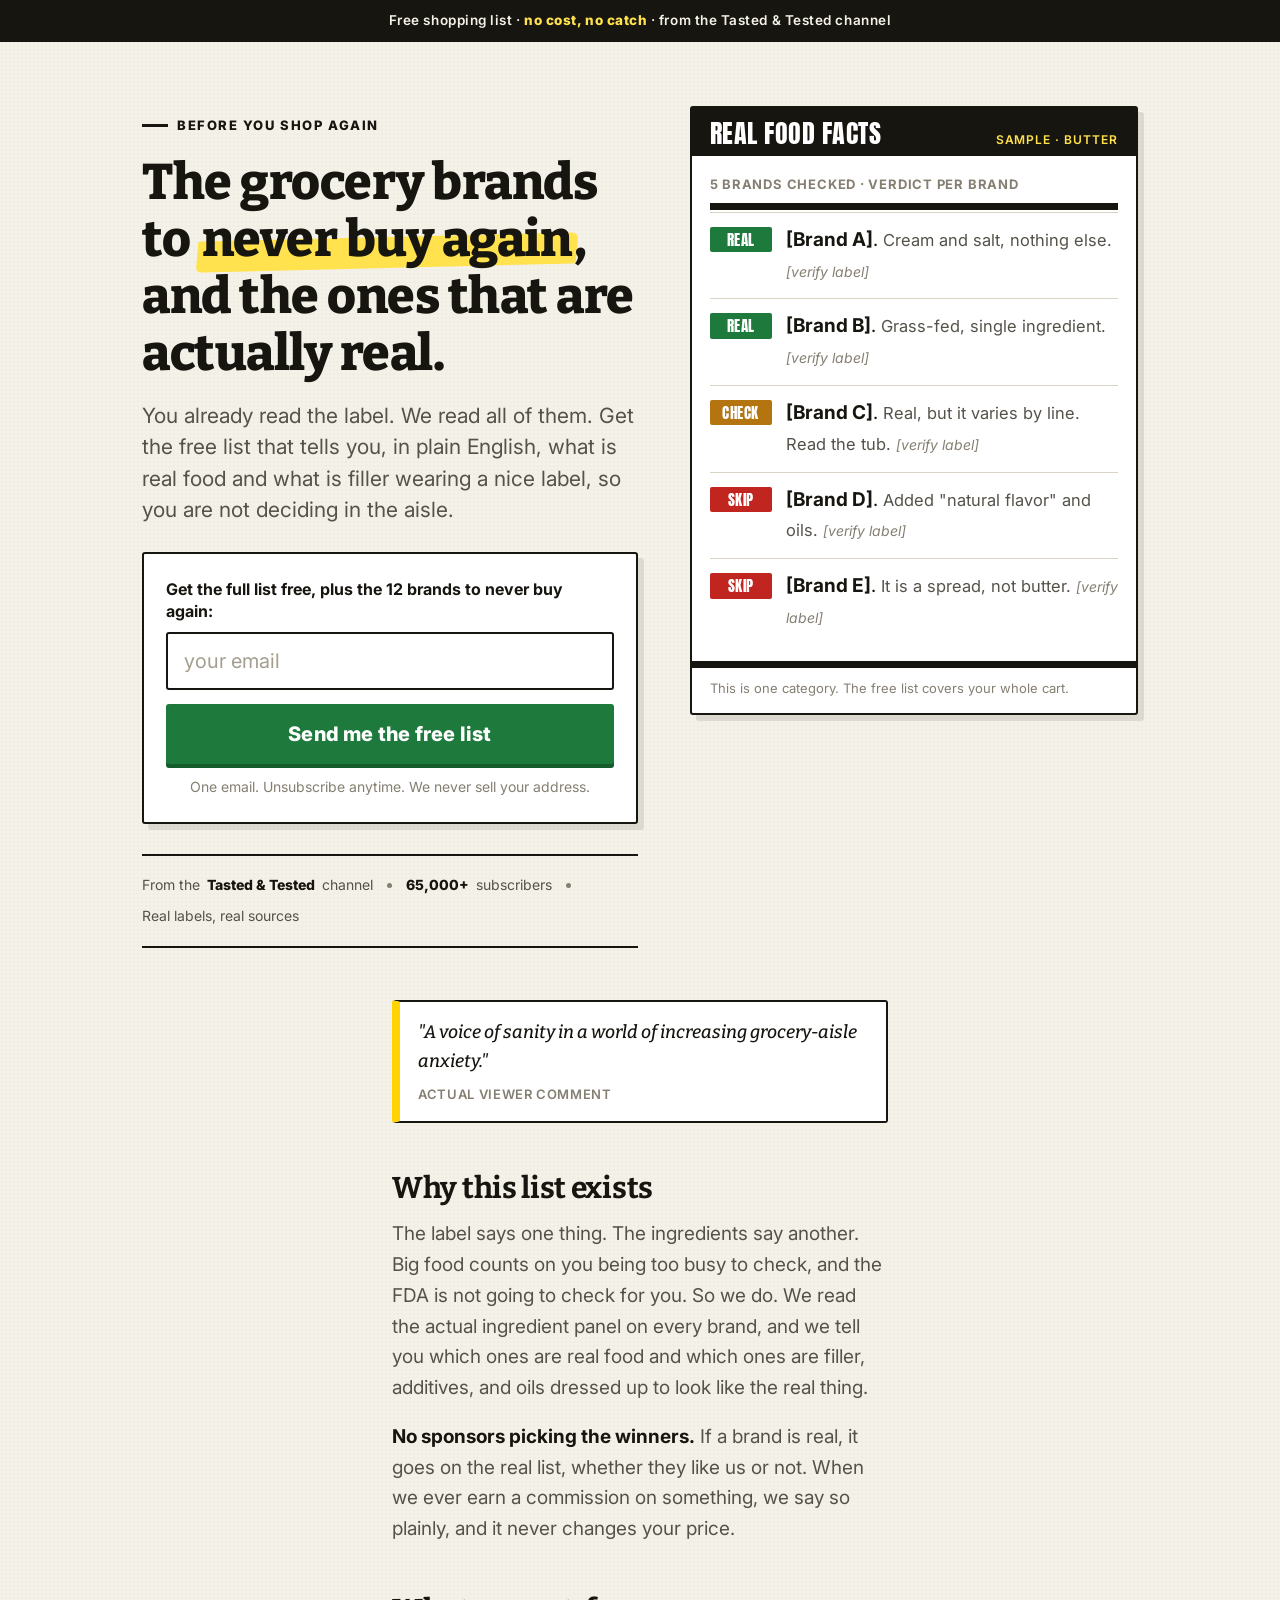
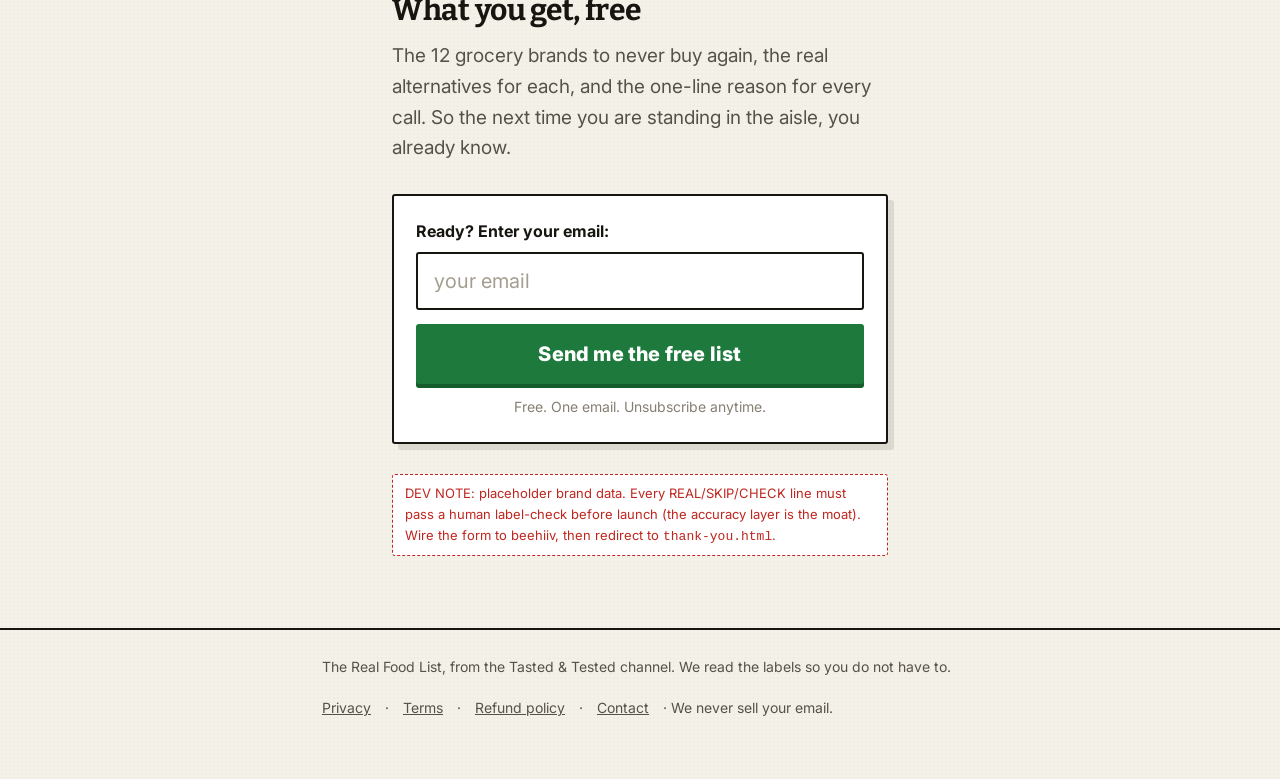
==== index.html @ 96dea054 "The Real Food List funnel — static deploy" ====
<!doctype html>
<html lang="en">
<head>
<meta charset="utf-8">
<meta name="viewport" content="width=device-width, initial-scale=1">
<title>The Real Food List: brands to skip and the ones that are actually real</title>
<meta name="description" content="A free, plain-English shopping list of grocery brands to avoid, and the ones that are actually real. From the Tasted &amp; Tested channel.">
<link rel="icon" href="assets/favicon.svg" type="image/svg+xml">
<meta property="og:type" content="website">
<meta property="og:title" content="The Real Food List: brands to skip, and the ones that are actually real">
<meta property="og:description" content="You already read the label. We read all of them. Get the free plain-English list of grocery brands to skip, and the real alternatives.">
<meta property="og:image" content="assets/og-image.png">
<meta name="twitter:card" content="summary_large_image">
<link rel="stylesheet" href="assets/styles.css">
</head>
<body>

<div class="topbar">Free shopping list · <b>no cost, no catch</b> · from the Tasted &amp; Tested channel</div>

<main class="hero">
  <!-- DESKTOP FOLD: two columns (copy + form left, label panel right). Collapses to one on mobile. -->
  <div class="wrap-wide hero-grid">
    <div class="hero-copy">
      <p class="eyebrow">Before you shop again</p>
      <h1>The grocery brands to <mark>never buy again</mark>, and the ones that are actually real.</h1>
      <p class="lede">You already read the label. We read all of them. Get the free list that tells you, in plain English, what is real food and what is filler wearing a nice label, so you are not deciding in the aisle.</p>

      <!-- OPT-IN: single field, above the fold, one job. -->
      <form class="optin" action="#" method="post" onsubmit="return false" aria-label="Get the free list">
        <label for="email">Get the full list free, plus the 12 brands to never buy again:</label>
        <input id="email" name="email" type="email" required autocomplete="email"
               placeholder="your email" inputmode="email">
        <button class="btn" type="submit">Send me the free list</button>
        <p class="subnote">One email. Unsubscribe anytime. We never sell your address.</p>
      </form>
      <!-- On submit: create beehiiv subscriber, then redirect to thank-you.html (tripwire) -->

      <div class="trust">
        <span class="chip">From the <b>Tasted &amp; Tested</b> channel</span>
        <span class="dot"></span>
        <span class="chip"><b>65,000+</b> subscribers</span>
        <span class="dot"></span>
        <span class="chip">Real labels, real sources</span>
      </div>
    </div>

    <!-- THE VERDICT PANEL: styled like a nutrition-facts label. Mirrors what
         viewers hand-transcribe in the comments. DATA IS PLACEHOLDER. Every
         brand line must pass a human label-check before launch. -->
    <div class="hero-panel">
      <div class="verdict" aria-label="sample of the list">
        <div class="masthead">Real Food Facts <span class="sub">SAMPLE · BUTTER</span></div>
        <div class="panel-body">
          <div class="serving">5 brands checked · verdict per brand</div>
          <div class="vrow"><span class="tag real">REAL</span>
            <span><span class="name">[Brand A]</span>. <span class="why">Cream and salt, nothing else.</span> <span class="needverify">[verify label]</span></span></div>
          <div class="vrow"><span class="tag real">REAL</span>
            <span><span class="name">[Brand B]</span>. <span class="why">Grass-fed, single ingredient.</span> <span class="needverify">[verify label]</span></span></div>
          <div class="vrow"><span class="tag care">CHECK</span>
            <span><span class="name">[Brand C]</span>. <span class="why">Real, but it varies by line. Read the tub.</span> <span class="needverify">[verify label]</span></span></div>
          <div class="vrow"><span class="tag skip">SKIP</span>
            <span><span class="name">[Brand D]</span>. <span class="why">Added "natural flavor" and oils.</span> <span class="needverify">[verify label]</span></span></div>
          <div class="vrow"><span class="tag skip">SKIP</span>
            <span><span class="name">[Brand E]</span>. <span class="why">It is a spread, not butter.</span> <span class="needverify">[verify label]</span></span></div>
        </div>
        <div class="foot">This is one category. The free list covers your whole cart.</div>
      </div>
    </div>
  </div>

  <div class="wrap narrow">
    <div class="proof">
      "A voice of sanity in a world of increasing grocery-aisle anxiety."
      <div class="who">actual viewer comment</div>
    </div>

    <h2>Why this list exists</h2>
    <p>The label says one thing. The ingredients say another. Big food counts on you being too busy to check, and the FDA is not going to check for you. So we do. We read the actual ingredient panel on every brand, and we tell you which ones are real food and which ones are filler, additives, and oils dressed up to look like the real thing.</p>
    <p><strong>No sponsors picking the winners.</strong> If a brand is real, it goes on the real list, whether they like us or not. When we ever earn a commission on something, we say so plainly, and it never changes your price.</p>

    <h2>What you get, free</h2>
    <p>The 12 grocery brands to never buy again, the real alternatives for each, and the one-line reason for every call. So the next time you are standing in the aisle, you already know.</p>

    <form class="optin" action="#" method="post" onsubmit="return false">
      <label for="email2">Ready? Enter your email:</label>
      <input id="email2" name="email" type="email" required autocomplete="email" placeholder="your email" inputmode="email">
      <button class="btn" type="submit">Send me the free list</button>
      <p class="subnote">Free. One email. Unsubscribe anytime.</p>
    </form>

    <p class="dev-flag">DEV NOTE: placeholder brand data. Every REAL/SKIP/CHECK line must pass a human label-check before launch (the accuracy layer is the moat). Wire the form to beehiiv, then redirect to <code>thank-you.html</code>.</p>
  </div>
</main>

<footer>
  <div class="wrap">
    <p>The Real Food List, from the Tasted &amp; Tested channel. We read the labels so you do not have to.</p>
    <p class="footlinks"><a href="privacy.html">Privacy</a> · <a href="terms.html">Terms</a> · <a href="refund.html">Refund policy</a> · <a href="contact.html">Contact</a> · We never sell your email.</p>
  </div>
</footer>

<script src="assets/funnel.js"></script>
</body>
</html>
---- assets/styles.css ----
/* The Real Food List — "The Panel" design system
   Subject world: the grocery ingredient label. Signature = a real
   nutrition-facts-style verdict panel + a hand-highlighter swipe on key words.
   Audience: US, 55+, skeptical. Floors: body >=18px, contrast >=4.5:1,
   tap targets >=48px. Warm, plain, trustworthy. No gradients, no slop. */

@import url('https://fonts.googleapis.com/css2?family=Anton&family=Bitter:ital,wght@0,500;0,600;0,700;0,800;1,500&family=Inter:wght@400;500;600;700;800&display=swap');

:root {
  --stock:    #F4F1E8;   /* label / packaging stock */
  --stock-2:  #EDE9DC;   /* recessed panel */
  --card:     #FFFFFF;
  --ink:      #17150F;   /* label black */
  --ink-2:    #55524A;
  --ink-3:    #857F72;
  --rule:     #17150F;   /* heavy label rule */
  --hair:     #DAD4C4;   /* soft divider */
  --real:     #1E7A3C;
  --real-dk:  #145C2C;
  --skip:     #C0261F;
  --check:    #B4740F;
  --mark:     #FFE24D;   /* highlighter — the signature accent */
  --mark-dp:  #FFD400;
  --focus:    #1C6FB0;
  --maxw:     680px;

  --anton: "Anton", "Arial Narrow", sans-serif;
  --serif: "Bitter", Georgia, "Times New Roman", serif;
  --sans:  "Inter", -apple-system, "Segoe UI", Roboto, Arial, sans-serif;
}

* { box-sizing: border-box; }
html { -webkit-text-size-adjust: 100%; }
body {
  margin: 0;
  background: var(--stock);
  color: var(--ink);
  font-family: var(--sans);
  font-size: 19px;
  line-height: 1.62;
  /* faint paper grain so the stock reads like packaging, not a flat swatch */
  background-image:
    radial-gradient(rgba(23,21,15,0.020) 1px, transparent 1.4px);
  background-size: 4px 4px;
}
img { max-width: 100%; display: block; }
::selection { background: var(--mark); color: var(--ink); }

.wrap { max-width: var(--maxw); margin: 0 auto; padding: 0 22px; }
.narrow { max-width: 540px; }
.wrap-wide { max-width: 1040px; margin: 0 auto; padding: 0 22px; }

h1, h2, h3 { font-family: var(--serif); line-height: 1.14; color: var(--ink);
  letter-spacing: -0.01em; margin: 0; }
h1 { font-size: 44px; font-weight: 800; margin: 0 0 18px; }
h2 { font-size: 30px; font-weight: 700; margin: 48px 0 14px; }
h3 { font-size: 22px; font-weight: 700; margin: 26px 0 10px; }
p  { margin: 0 0 18px; color: var(--ink-2); }
strong, b { color: var(--ink); font-weight: 700; }
@media (max-width: 560px){ h1{font-size:34px;} h2{font-size:25px;} body{font-size:18px;} }

/* highlighter swipe — the signature. Wrap key words in <mark>. */
mark, .hl {
  background: transparent;
  color: var(--ink);
  padding: 0 .06em;
  position: relative;
  white-space: nowrap;
}
mark::before, .hl::before {
  content: "";
  position: absolute;
  left: -0.04em; right: -0.04em; bottom: 0.02em;
  height: 0.62em; z-index: -1;
  background: var(--mark);
  transform: rotate(-1.4deg) skewX(-6deg);
  border-radius: 2px 6px 3px 5px;   /* irregular = drawn by hand */
}

/* ---- masthead label bar ---- */
.topbar {
  background: var(--ink); color: var(--stock);
  font-family: var(--sans); font-size: 13.5px; font-weight: 600;
  text-align: center; padding: 10px 16px; letter-spacing: .04em;
}
.topbar b { color: var(--mark); font-weight: 800; }
.countbar b { font-variant-numeric: tabular-nums; letter-spacing: .04em;
  background: var(--mark); color: var(--ink); padding: 2px 8px; border-radius: 3px;
  font-size: 14px; }
.countbar.ended { background: var(--ink-2); }
.countbar.ended b { background: none; color: var(--stock); padding: 0; }
.countline { font-family: var(--sans); font-size: 15px; color: var(--ink-2);
  margin: 12px 0 4px; padding: 10px 14px; background: #fff8dd;
  border: 1px solid var(--mark-dp); border-radius: 3px; }
.countline b { font-variant-numeric: tabular-nums; color: var(--ink); }

/* ---- hero ---- */
.hero { padding: 44px 0 6px; }
/* two-column desktop fold; single column on mobile */
.hero-grid { display: block; }
.hero-copy .optin { margin-top: 26px; }
.hero-panel .verdict { margin: 26px 0 0; }
@media (min-width: 900px){
  .hero-grid {
    display: grid;
    grid-template-columns: minmax(0,1.05fr) minmax(0,0.95fr);
    gap: 52px; align-items: start;
    padding-top: 20px; padding-bottom: 10px;
  }
  .hero-panel { position: sticky; top: 28px; }
  .hero-panel .verdict { margin: 0; }
  .hero-copy h1 { font-size: 50px; }
}
.eyebrow {
  display:inline-flex; align-items:center; gap: 9px;
  font-family: var(--sans); font-size: 13px; font-weight: 800;
  text-transform: uppercase; letter-spacing: .12em; color: var(--ink);
  margin: 0 0 18px;
}
.eyebrow::before { content:""; width: 26px; height: 3px; background: var(--ink); display:block; }
.lede { font-size: 21px; line-height: 1.5; color: var(--ink-2); max-width: 34em; }

/* ---- THE VERDICT PANEL: built like a nutrition-facts label ---- */
.verdict {
  background: var(--card);
  border: 2.5px solid var(--rule);
  border-radius: 3px;
  padding: 0; margin: 30px 0;
  box-shadow: 6px 6px 0 rgba(23,21,15,0.10);
}
.verdict .masthead {
  background: var(--ink); color: #fff;
  font-family: var(--anton); font-size: 26px; letter-spacing: .02em;
  text-transform: uppercase; padding: 12px 18px 10px; line-height: 1;
  display:flex; align-items:baseline; justify-content:space-between; gap: 12px;
}
.verdict .masthead .sub { font-family: var(--sans); font-size: 12px; font-weight:600;
  letter-spacing: .08em; color: var(--mark); white-space:nowrap; }
.verdict .panel-body { padding: 6px 18px 16px; }
.verdict .serving {
  font-family: var(--sans); font-size: 13px; font-weight: 700; text-transform: uppercase;
  letter-spacing: .06em; color: var(--ink-3);
  border-bottom: 7px solid var(--ink); padding: 12px 0 8px; margin-bottom: 2px;
}
.vrow { display: flex; gap: 14px; align-items: baseline; padding: 12px 0;
  border-top: 1.5px solid var(--hair); }
.vrow:first-of-type { border-top: 0; }
.tag { flex: none; font-family: var(--anton); font-size: 15px; letter-spacing: .03em;
  width: 62px; padding: 3px 0; text-align: center; color:#fff; border-radius: 2px; line-height: 1.3; }
.tag.real { background: var(--real); }
.tag.skip { background: var(--skip); }
.tag.care { background: var(--check); }
.vrow .name { color: var(--ink); font-weight: 700; }
.vrow .why  { color: var(--ink-2); font-size: 16.5px; }
.needverify { color: var(--ink-3); font-style: italic; font-size: 14px; }
.verdict .foot { border-top: 7px solid var(--ink); font-family: var(--sans);
  font-size: 13px; color: var(--ink-3); padding: 10px 18px 14px; }

/* ---- opt-in / CTA ---- */
.optin {
  background: var(--card); border: 2.5px solid var(--ink);
  border-radius: 3px; padding: 24px 22px; margin: 30px 0;
  box-shadow: 6px 6px 0 rgba(23,21,15,0.10);
}
label { display: block; font-family: var(--sans); font-weight: 700;
  font-size: 16px; margin: 0 0 9px; color: var(--ink); line-height: 1.4; }
input[type=email], input[type=text] {
  width: 100%; font-size: 20px; padding: 15px 16px;
  border: 2px solid var(--ink); border-radius: 3px; background: #fff;
  color: var(--ink); font-family: var(--sans);
}
input::placeholder { color: #a49e8f; }
input:focus { outline: 3px solid var(--focus); outline-offset: 1px; }

.btn {
  display: block; width: 100%; text-align: center; cursor: pointer;
  background: var(--real); color: #fff; border: 0; border-radius: 3px;
  font-family: var(--sans); font-weight: 800; font-size: 20px;
  padding: 18px 20px; margin: 14px 0 0; min-height: 58px;
  text-decoration: none; letter-spacing: .01em;
  box-shadow: 0 4px 0 var(--real-dk); transition: transform .04s;
}
.btn:hover { background: var(--real-dk); }
.btn:active { transform: translateY(3px); box-shadow: 0 1px 0 var(--real-dk); }
.btn.dark { background: var(--ink); box-shadow: 0 4px 0 #000; }
.btn.dark:hover { background: #000; }
.btn.ghost { background: #fff; color: var(--ink); border: 2px solid var(--ink);
  box-shadow: none; font-size: 17px; }
.subnote { font-family: var(--sans); font-size: 14px; color: var(--ink-3);
  text-align: center; margin: 12px 0 0; }

/* ---- trust strip ---- */
.trust { display: flex; flex-wrap: wrap; gap: 8px 14px; align-items: center;
  font-family: var(--sans); font-size: 14px; color: var(--ink-2);
  padding: 18px 0; border-top: 2px solid var(--ink); border-bottom: 2px solid var(--ink);
  margin: 22px 0; }
.trust .chip { display:inline-flex; align-items:center; gap:7px; }
.trust b { color: var(--ink); font-weight: 800; }
.trust .dot { width:5px; height:5px; border-radius:50%; background:var(--ink-3); }
.proof { background:#fff; border:2px solid var(--ink); border-left: 8px solid var(--mark-dp);
  border-radius: 3px; padding: 16px 18px; margin: 20px 0; font-size: 18px;
  font-family: var(--serif); font-style: italic; font-weight: 500; color: var(--ink); }
.proof .who { font-family: var(--sans); font-style: normal; font-size: 13px; font-weight:600;
  text-transform: uppercase; letter-spacing:.05em; color:var(--ink-3); margin-top:8px; }

/* ---- split desktop layout (pitch left, buy-box / side right) ---- */
.split { display: block; }
.split .buybox .optin { margin-top: 0; }
@media (min-width: 900px){
  .split {
    display: grid;
    grid-template-columns: minmax(0,1.1fr) minmax(0,0.9fr);
    gap: 50px; align-items: start; padding-top: 26px;
  }
  .split.split-top { align-items: center; }
  .split .buybox { position: sticky; top: 24px; }
  .split .pitch h1 { font-size: 46px; }
}

/* ---- social proof: stars + count ---- */
.rating { display:flex; align-items:center; gap:10px; flex-wrap:wrap; margin: 4px 0 16px;
  font-family: var(--sans); font-size: 15px; color: var(--ink-2); }
.stars { color: #E8A31C; font-size: 18px; letter-spacing: 1px; }
.rating b { color: var(--ink); }

/* ---- value stack ---- */
.stack { background:#fff; border:2px solid var(--ink); border-radius:3px; padding: 18px 20px; margin: 0 0 4px; }
.stack .srow { display:flex; justify-content:space-between; gap:14px; padding:8px 0;
  border-bottom:1px solid var(--hair); font-family:var(--sans); font-size:16px; color:var(--ink-2); }
.stack .srow:last-of-type { border-bottom:0; }
.stack .srow .v { font-weight:700; color:var(--ink); white-space:nowrap; font-variant-numeric:tabular-nums; }
.stack .srow .v s { color:var(--ink-3); font-weight:400; }
.stack .total { display:flex; justify-content:space-between; align-items:baseline; gap:14px;
  border-top:3px solid var(--ink); margin-top:6px; padding-top:12px; font-family:var(--sans); }
.stack .total .lbl { font-weight:800; color:var(--ink); font-size:16px; }
.stack .total .amt { font-family:var(--anton); font-size:22px; color:var(--ink-3); text-decoration:line-through; }
.stack .youpay { display:flex; justify-content:space-between; align-items:baseline; gap:14px; margin-top:8px; }
.stack .youpay .lbl { font-family:var(--sans); font-weight:800; font-size:16px; color:var(--real); }
.stack .youpay .amt { font-family:var(--anton); font-size:30px; color:var(--ink); }

/* ---- trust badges ---- */
.badges { display:grid; grid-template-columns:repeat(2,1fr); gap:8px 14px; margin:14px 0 2px; }
.badges .bdg { display:flex; align-items:center; gap:8px; font-family:var(--sans);
  font-size:13.5px; color:var(--ink-2); font-weight:600; }
.badges .bdg .ic { flex:none; width:20px; height:20px; border-radius:50%; background:var(--real);
  color:#fff; font-size:12px; display:flex; align-items:center; justify-content:center; }
.microcopy { text-align:center; font-family:var(--sans); font-size:13px; color:var(--ink-3); margin:8px 0 0; }

/* ---- testimonials ---- */
.testis { display:grid; gap:14px; margin:22px 0; }
@media (min-width:720px){ .testis { grid-template-columns:1fr 1fr; } }
.testi { background:#fff; border:1px solid var(--hair); border-left:4px solid var(--real);
  border-radius:3px; padding:14px 16px; font-family:var(--serif); font-style:italic; font-size:16px; color:var(--ink); }
.testi .name { font-family:var(--sans); font-style:normal; font-weight:700; font-size:13px;
  color:var(--ink-3); margin-top:8px; }
.testi .st { color:#E8A31C; font-style:normal; font-size:13px; }

/* ---- FAQ / objection killers ---- */
.faqs { margin: 8px 0 0; }
.faq { border-top:1px solid var(--hair); padding:14px 0; }
.faq:last-child { border-bottom:1px solid var(--hair); }
.faq .q { font-family:var(--sans); font-weight:800; font-size:16px; color:var(--ink); margin:0 0 4px; }
.faq .a { font-family:var(--sans); font-size:15px; color:var(--ink-2); margin:0; }

/* ---- checkout / product ---- */
.price { font-family: var(--anton); font-size: 46px; color: var(--ink); }
.price s { color:var(--ink-3); font-family: var(--serif); font-size: 24px; font-weight: 500; margin-right: 10px; }
.bump { background: var(--stock-2); border: 2px dashed var(--ink); border-radius: 3px;
  padding: 16px 18px; margin: 18px 0; display:flex; gap:12px; align-items:flex-start; }
.bump input { width: 24px; height: 24px; margin-top: 3px; flex:none; accent-color: var(--real); }
.bump label { font-weight: 700; margin:0; }
.bump .b-sub { font-weight: 400; color: var(--ink-2); font-size: 16px; }
.guarantee { display:flex; gap:14px; align-items:center; background:#fff;
  border:2px solid var(--ink); border-radius:3px; padding:16px 18px; margin:22px 0;
  font-size: 16px; color: var(--ink-2); }
.guarantee .seal { flex:none; width:56px; height:56px; border-radius:50%;
  background: var(--real); color:#fff; font-family:var(--anton); font-size:12px;
  display:flex; align-items:center; justify-content:center; text-align:center; line-height:1.05;}
.step { font-family: var(--sans); font-size: 13px; letter-spacing:.08em;
  text-transform: uppercase; color: var(--ink-3); font-weight:800; margin: 0 0 8px; }

/* ---- 3-tier value ladder (styled as three label cards) ---- */
.ladder { display: grid; grid-template-columns: 1fr; gap: 18px; margin: 26px 0; }
.tier { background:#fff; border:2.5px solid var(--ink); border-radius:3px; padding:22px 22px 24px;
  box-shadow: 5px 5px 0 rgba(23,21,15,0.08); position: relative; }
.tier.best { box-shadow: 6px 6px 0 var(--mark-dp); }
.tier .rank { font-family:var(--anton); font-size:14px; letter-spacing:.04em;
  text-transform:uppercase; color:var(--ink-3); margin:0 0 6px; }
.tier.best .rank { color: var(--real); }
.tier .tname { font-family:var(--serif); font-weight:700; font-size:23px; color:var(--ink); margin:0 0 4px; }
.tier .tprice { font-family:var(--anton); font-size:36px; color:var(--ink); margin:8px 0 14px; }
.tier .tprice s { font-family:var(--serif); font-size:19px; color:var(--ink-3); font-weight:500; margin-right:8px; }
.tier ul { list-style:none; padding:0; margin:0 0 18px; }
.tier li { font-family:var(--sans); font-size:16px; color:var(--ink-2); padding:7px 0 7px 28px;
  position:relative; line-height:1.4; }
.tier li:before { content:"✓"; color:var(--real); font-weight:800; position:absolute; left:2px; top:6px; }
.tier .badge { display:inline-block; background:var(--ink); color:var(--mark); font-family:var(--sans);
  font-size:12px; font-weight:800; letter-spacing:.06em; text-transform:uppercase;
  padding:4px 11px; border-radius:2px; margin-bottom:12px; }
@media (min-width: 720px){ .ladder { grid-template-columns: repeat(3,1fr); align-items:start; } }

footer { border-top: 2px solid var(--ink); margin-top: 56px; padding: 26px 0 60px;
  font-family: var(--sans); font-size: 14px; color: var(--ink-3); }
footer a { color: var(--ink-2); }
.disclosure { font-size: 14px; color:var(--ink-2); font-family:var(--sans);
  background:var(--stock-2); border-radius:3px; padding:12px 16px; margin: 16px 0; }
.dev-flag { font-family:var(--sans); font-size:13px; color:var(--skip); background:#fff;
  border:1px dashed var(--skip); border-radius:3px; padding:8px 12px; margin:10px 0; }

/* ---- one-click upsell banner ---- */
.oneclick { background:#fff8dd; border:2px solid var(--mark-dp); border-radius:3px;
  padding:14px 18px; margin:22px 0 6px; font-family:var(--sans); font-size:16px;
  color:var(--ink); line-height:1.5; }
.oneclick b { color:var(--ink); }

/* ---- success / delivery ---- */
.deliver { list-style:none; padding:0; margin:22px 0; }
.deliver li { display:flex; gap:12px; align-items:flex-start; padding:12px 0;
  border-top:1px solid var(--hair); font-family:var(--sans); font-size:17px; color:var(--ink-2); }
.deliver li:first-child { border-top:0; }
.deliver .ok { flex:none; width:24px; height:24px; border-radius:50%; background:var(--real);
  color:#fff; font-size:14px; font-weight:800; display:flex; align-items:center; justify-content:center; margin-top:1px; }
.deliver strong { color:var(--ink); }
.dlgrid { display:grid; gap:14px; margin:24px 0; }
@media (min-width:640px){ .dlgrid { grid-template-columns:1fr 1fr; } }
.dlcard { background:#fff; border:2px solid var(--ink); border-radius:3px; padding:18px 20px;
  box-shadow:5px 5px 0 rgba(23,21,15,0.08); }
.dlcard .dlt { font-family:var(--serif); font-weight:700; font-size:19px; color:var(--ink); margin:0 0 6px; }
.dlcard .dld { font-family:var(--sans); font-size:15px; color:var(--ink-2); margin:0 0 12px; }

@media (prefers-reduced-motion: reduce){ * { transition: none !important; } }

/* ---- legal / doc pages (privacy, terms, refund, contact) ---- */
.doc { max-width: 720px; }
.doc .kicker { font-family:var(--sans); font-size:13px; font-weight:700; letter-spacing:.12em;
  text-transform:uppercase; color:var(--ink-3); margin:34px 0 6px; }
.doc h1 { font-size:38px; margin:2px 0 8px; }
.doc .updated { font-family:var(--sans); font-size:14px; color:var(--ink-3); margin:0 0 30px;
  padding-bottom:20px; border-bottom:2px solid var(--ink); }
.doc h2 { font-size:23px; margin:36px 0 10px; }
.doc p, .doc li { font-size:17px; color:var(--ink-2); line-height:1.66; }
.doc ul { padding-left:20px; margin:12px 0 18px; }
.doc li { margin:0 0 8px; }
.doc a { color:var(--focus); }
.doc .plain { background:var(--stock-2); border-left:4px solid var(--real); border-radius:0 4px 4px 0;
  padding:14px 18px; margin:16px 0; font-family:var(--sans); font-size:16px; color:var(--ink); }
.doc .plain b { color:var(--ink); }
.backlink { display:inline-flex; align-items:center; gap:6px; font-family:var(--sans);
  font-size:15px; font-weight:600; color:var(--ink-2); text-decoration:none; margin:30px 0 0; }
.backlink:hover { color:var(--ink); }
.footlinks { display:flex; flex-wrap:wrap; gap:6px 14px; margin:4px 0 0; }
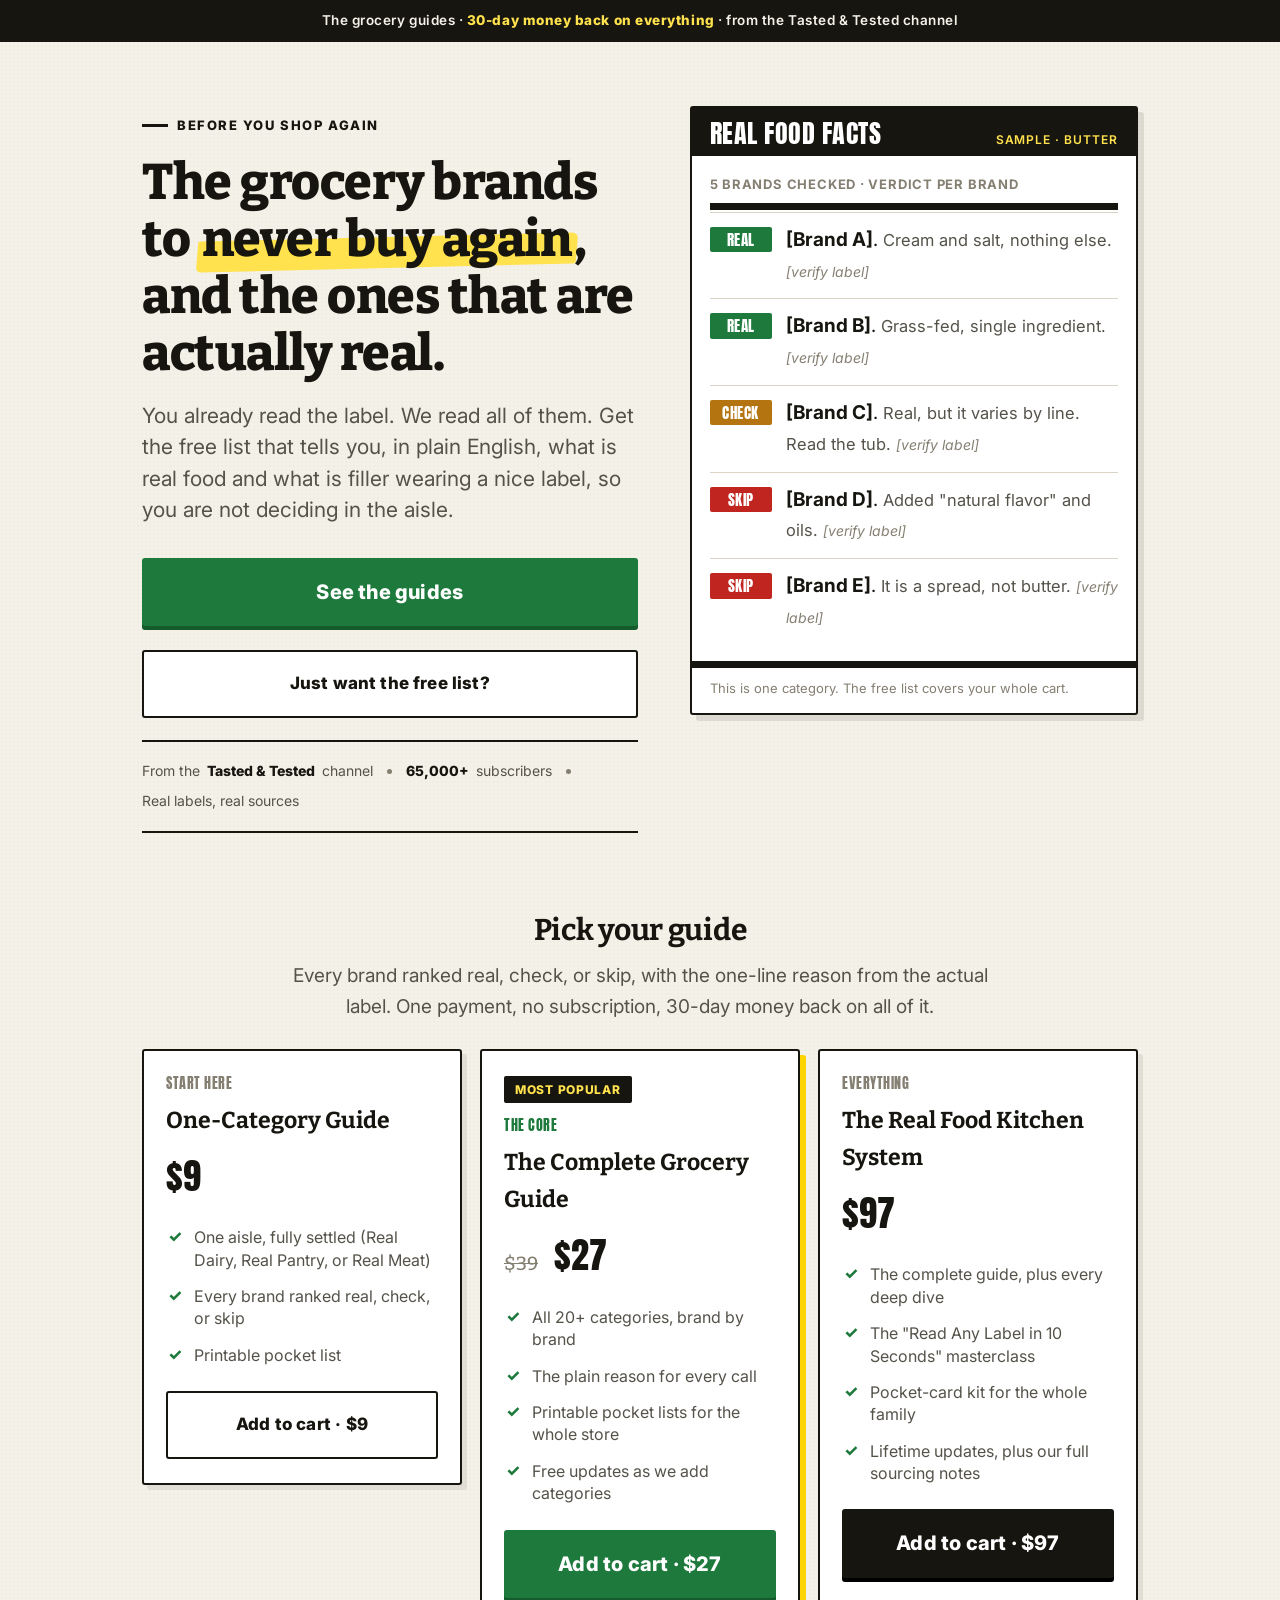
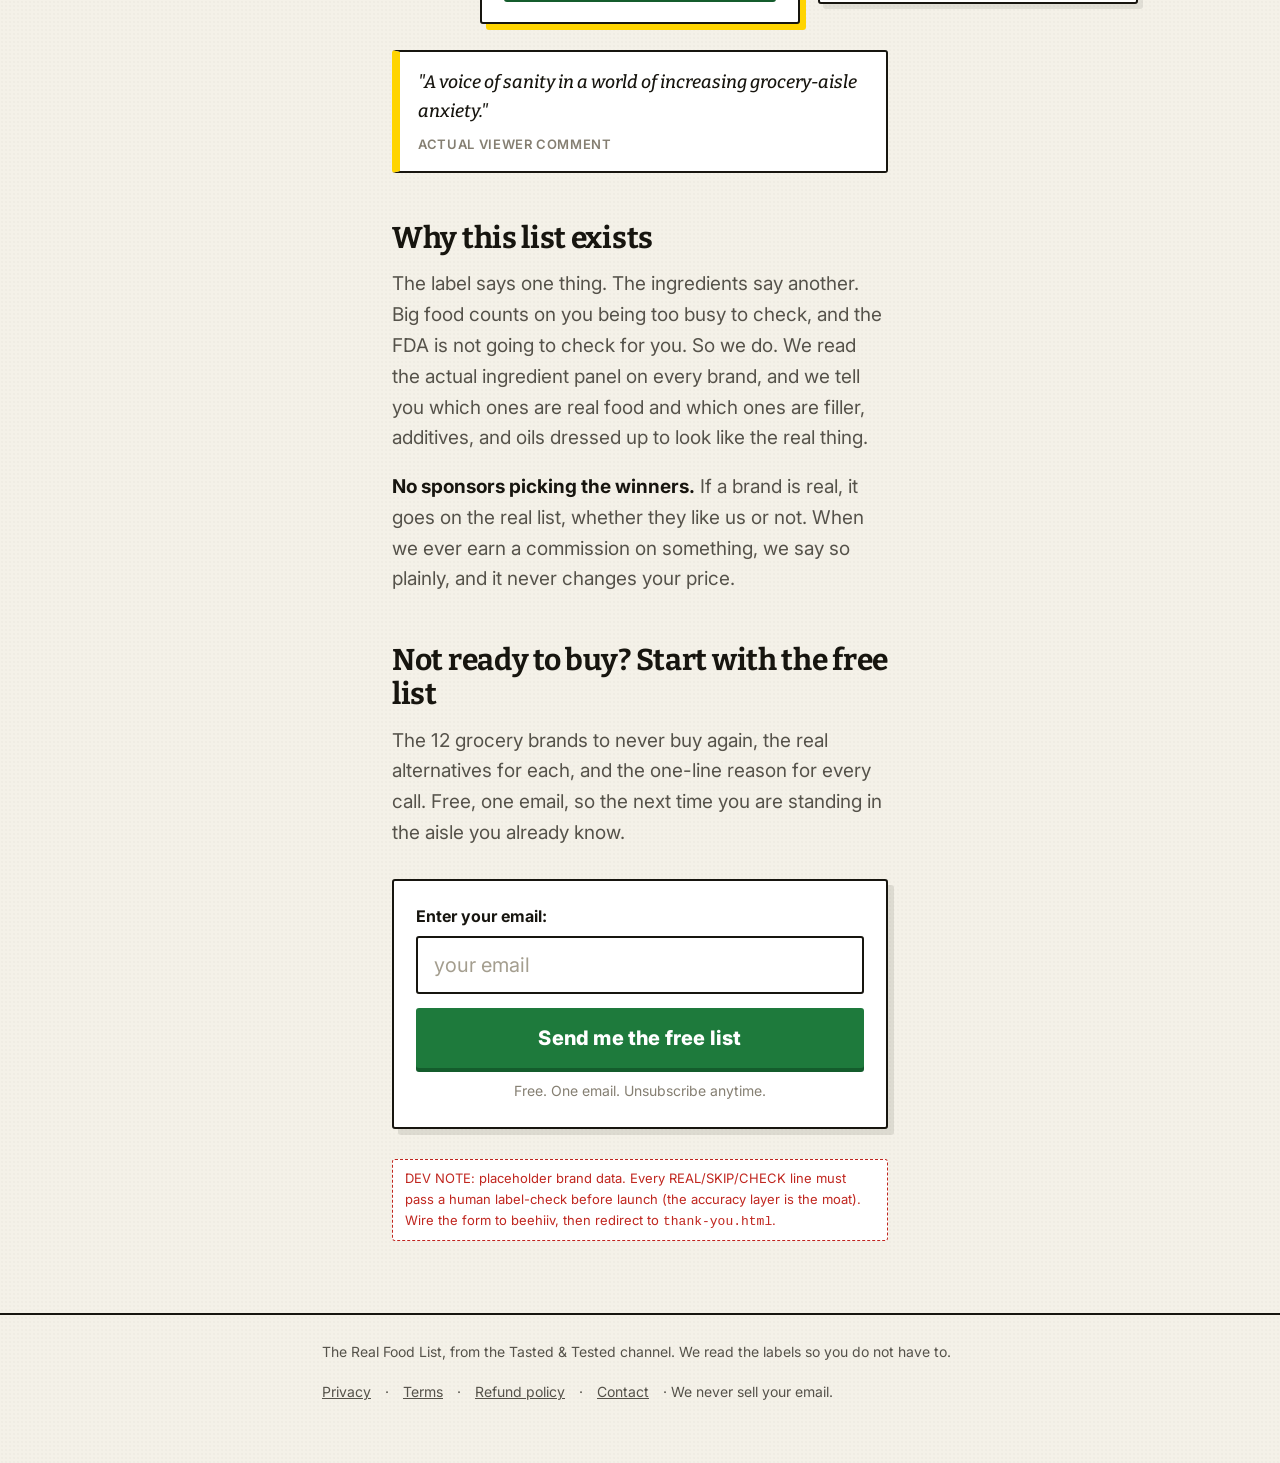
==== commit c95c9f71: "product-first: 3-tier store on index + cart/checkout page" ====
--- a/index.html
+++ b/index.html
@@ -15,7 +15,7 @@
 </head>
 <body>
 
-<div class="topbar">Free shopping list · <b>no cost, no catch</b> · from the Tasted &amp; Tested channel</div>
+<div class="topbar">The grocery guides · <b>30-day money back on everything</b> · from the Tasted &amp; Tested channel</div>
 
 <main class="hero">
   <!-- DESKTOP FOLD: two columns (copy + form left, label panel right). Collapses to one on mobile. -->
@@ -25,15 +25,11 @@
       <h1>The grocery brands to <mark>never buy again</mark>, and the ones that are actually real.</h1>
       <p class="lede">You already read the label. We read all of them. Get the free list that tells you, in plain English, what is real food and what is filler wearing a nice label, so you are not deciding in the aisle.</p>
 
-      <!-- OPT-IN: single field, above the fold, one job. -->
-      <form class="optin" action="#" method="post" onsubmit="return false" aria-label="Get the free list">
-        <label for="email">Get the full list free, plus the 12 brands to never buy again:</label>
-        <input id="email" name="email" type="email" required autocomplete="email"
-               placeholder="your email" inputmode="email">
-        <button class="btn" type="submit">Send me the free list</button>
-        <p class="subnote">One email. Unsubscribe anytime. We never sell your address.</p>
-      </form>
-      <!-- On submit: create beehiiv subscriber, then redirect to thank-you.html (tripwire) -->
+      <!-- PRIMARY CTA: straight to the products. Free list is the secondary path below. -->
+      <p style="display:flex;gap:10px;flex-wrap:wrap">
+        <a class="btn" href="#pricing">See the guides</a>
+        <a class="btn ghost" href="#free">Just want the free list?</a>
+      </p>
 
       <div class="trust">
         <span class="chip">From the <b>Tasted &amp; Tested</b> channel</span>
@@ -68,6 +64,50 @@
     </div>
   </div>
 
+  <!-- PRICING: the store. 3 tiers, add to cart → checkout. -->
+  <div class="wrap-wide" id="pricing">
+    <h2 style="text-align:center">Pick your guide</h2>
+    <p style="text-align:center;max-width:38em;margin:0 auto 6px">Every brand ranked real, check, or skip, with the one-line reason from the actual label. One payment, no subscription, 30-day money back on all of it.</p>
+    <div class="ladder">
+      <div class="tier">
+        <p class="rank">Start here</p>
+        <p class="tname">One-Category Guide</p>
+        <p class="tprice">$9</p>
+        <ul>
+          <li>One aisle, fully settled (Real Dairy, Real Pantry, or Real Meat)</li>
+          <li>Every brand ranked real, check, or skip</li>
+          <li>Printable pocket list</li>
+        </ul>
+        <a class="btn ghost" href="#" data-add="one">Add to cart · $9</a>
+      </div>
+      <div class="tier best">
+        <span class="badge">Most popular</span>
+        <p class="rank">The core</p>
+        <p class="tname">The Complete Grocery Guide</p>
+        <p class="tprice"><s>$39</s> $27</p>
+        <ul>
+          <li>All 20+ categories, brand by brand</li>
+          <li>The plain reason for every call</li>
+          <li>Printable pocket lists for the whole store</li>
+          <li>Free updates as we add categories</li>
+        </ul>
+        <a class="btn" href="#" data-add="complete">Add to cart · $27</a>
+      </div>
+      <div class="tier">
+        <p class="rank">Everything</p>
+        <p class="tname">The Real Food Kitchen System</p>
+        <p class="tprice">$97</p>
+        <ul>
+          <li>The complete guide, plus every deep dive</li>
+          <li>The "Read Any Label in 10 Seconds" masterclass</li>
+          <li>Pocket-card kit for the whole family</li>
+          <li>Lifetime updates, plus our full sourcing notes</li>
+        </ul>
+        <a class="btn dark" href="#" data-add="system">Add to cart · $97</a>
+      </div>
+    </div>
+  </div>
+
   <div class="wrap narrow">
     <div class="proof">
       "A voice of sanity in a world of increasing grocery-aisle anxiety."
@@ -78,11 +118,11 @@
     <p>The label says one thing. The ingredients say another. Big food counts on you being too busy to check, and the FDA is not going to check for you. So we do. We read the actual ingredient panel on every brand, and we tell you which ones are real food and which ones are filler, additives, and oils dressed up to look like the real thing.</p>
     <p><strong>No sponsors picking the winners.</strong> If a brand is real, it goes on the real list, whether they like us or not. When we ever earn a commission on something, we say so plainly, and it never changes your price.</p>
 
-    <h2>What you get, free</h2>
-    <p>The 12 grocery brands to never buy again, the real alternatives for each, and the one-line reason for every call. So the next time you are standing in the aisle, you already know.</p>
+    <h2 id="free">Not ready to buy? Start with the free list</h2>
+    <p>The 12 grocery brands to never buy again, the real alternatives for each, and the one-line reason for every call. Free, one email, so the next time you are standing in the aisle you already know.</p>
 
     <form class="optin" action="#" method="post" onsubmit="return false">
-      <label for="email2">Ready? Enter your email:</label>
+      <label for="email2">Enter your email:</label>
       <input id="email2" name="email" type="email" required autocomplete="email" placeholder="your email" inputmode="email">
       <button class="btn" type="submit">Send me the free list</button>
       <p class="subnote">Free. One email. Unsubscribe anytime.</p>
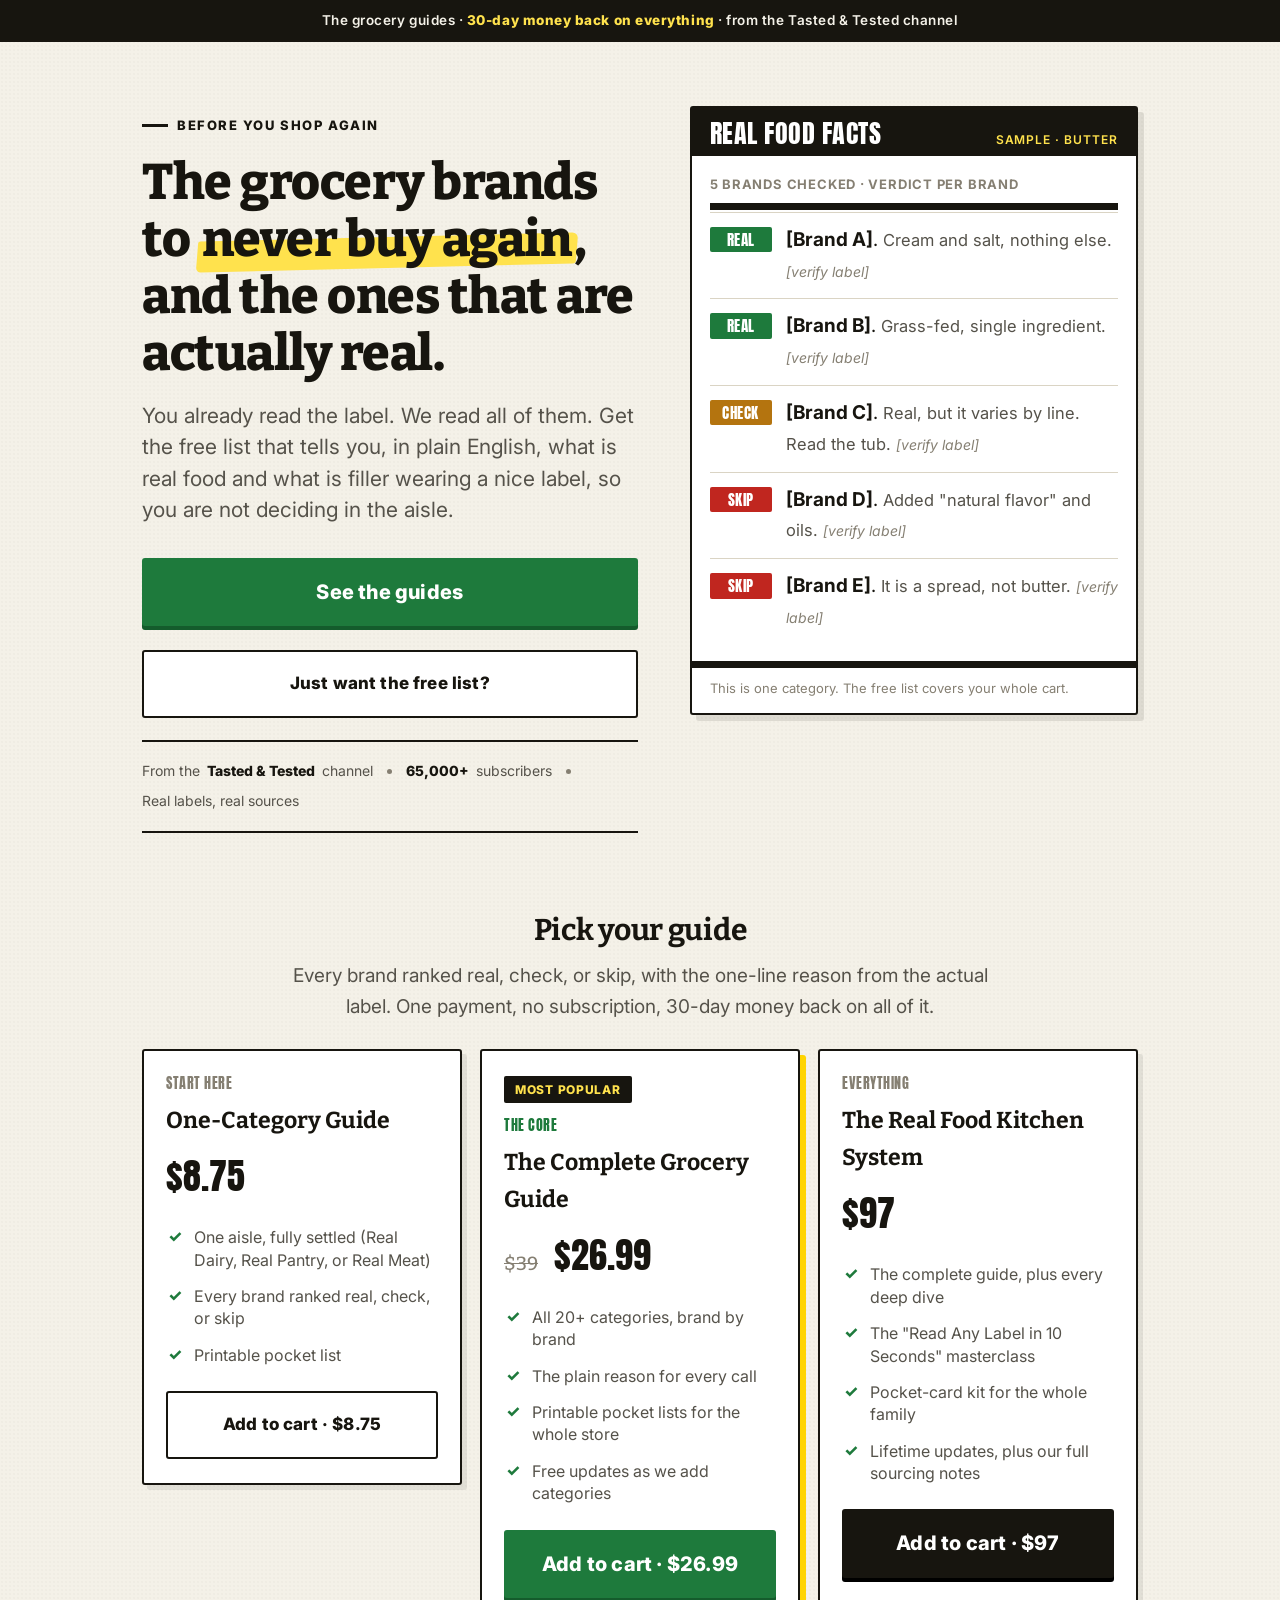
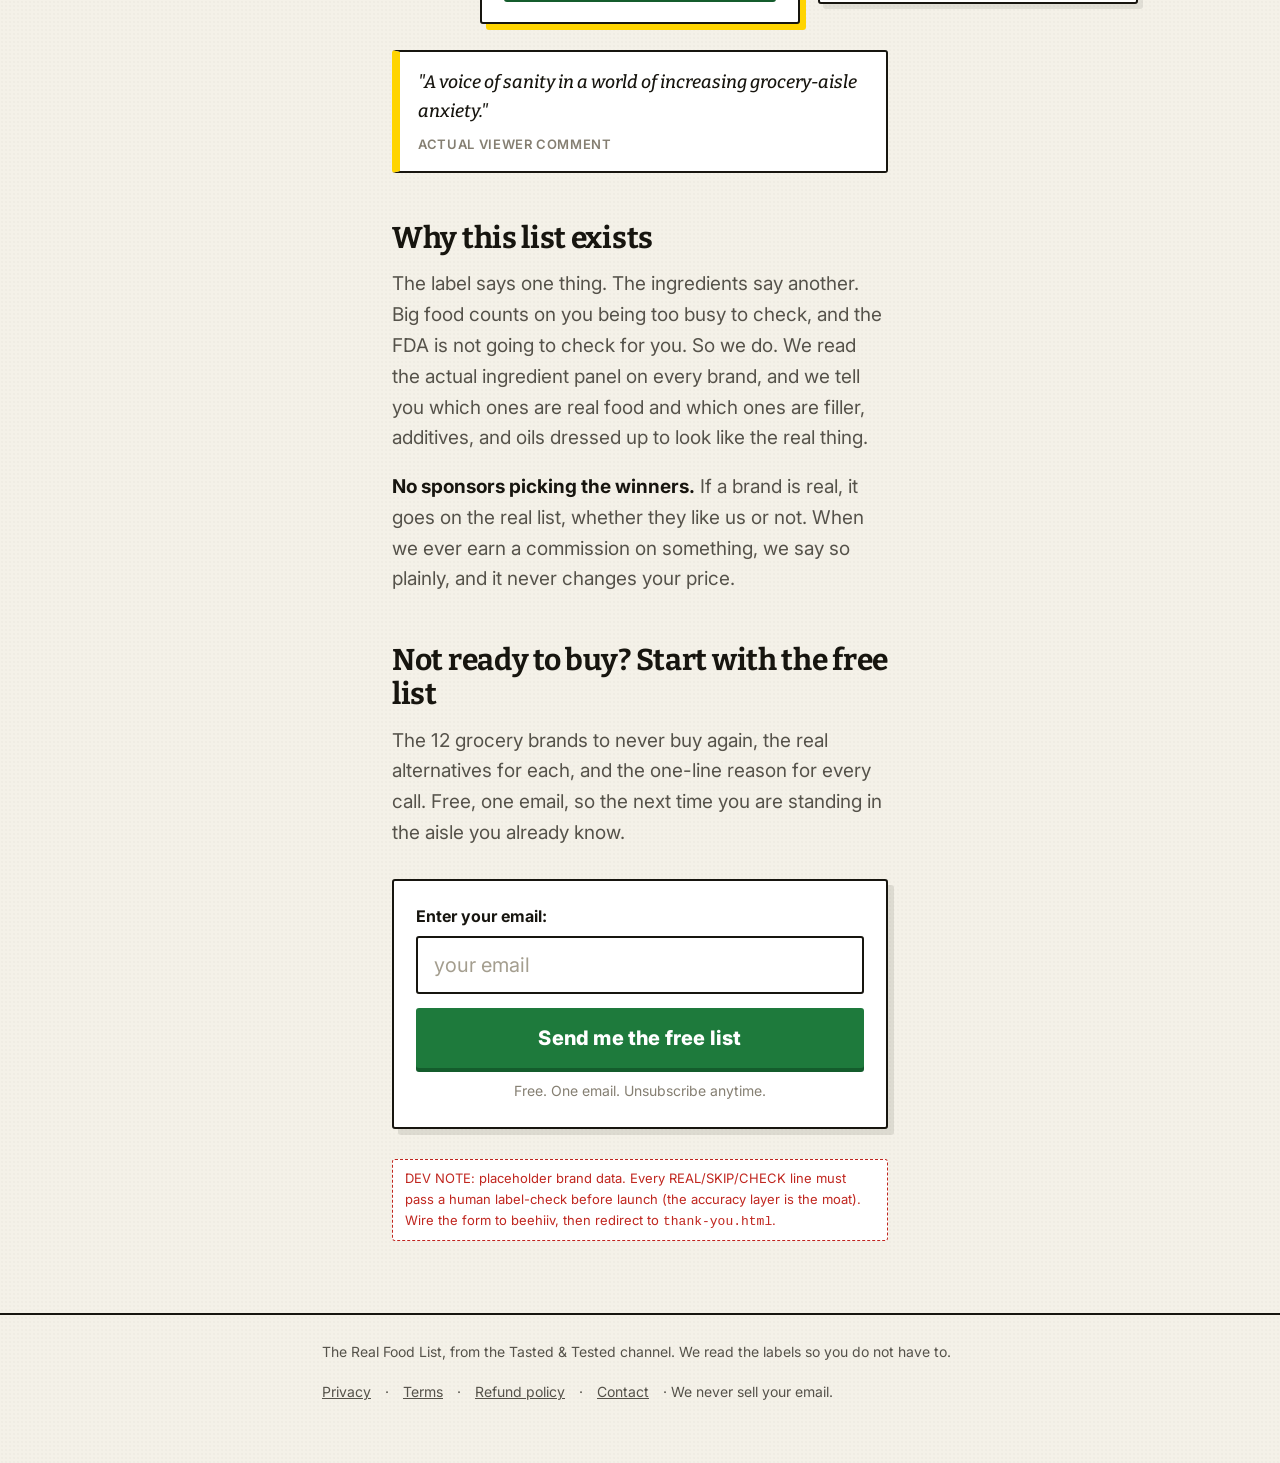
==== commit 577bb7b3: "wire live Stripe payment links (8.75/26.99/97), prices synced, dead card fields removed" ====
--- a/index.html
+++ b/index.html
@@ -72,26 +72,26 @@
       <div class="tier">
         <p class="rank">Start here</p>
         <p class="tname">One-Category Guide</p>
-        <p class="tprice">$9</p>
+        <p class="tprice">$8.75</p>
         <ul>
           <li>One aisle, fully settled (Real Dairy, Real Pantry, or Real Meat)</li>
           <li>Every brand ranked real, check, or skip</li>
           <li>Printable pocket list</li>
         </ul>
-        <a class="btn ghost" href="#" data-add="one">Add to cart · $9</a>
+        <a class="btn ghost" href="#" data-add="one">Add to cart · $8.75</a>
       </div>
       <div class="tier best">
         <span class="badge">Most popular</span>
         <p class="rank">The core</p>
         <p class="tname">The Complete Grocery Guide</p>
-        <p class="tprice"><s>$39</s> $27</p>
+        <p class="tprice"><s>$39</s> $26.99</p>
         <ul>
           <li>All 20+ categories, brand by brand</li>
           <li>The plain reason for every call</li>
           <li>Printable pocket lists for the whole store</li>
           <li>Free updates as we add categories</li>
         </ul>
-        <a class="btn" href="#" data-add="complete">Add to cart · $27</a>
+        <a class="btn" href="#" data-add="complete">Add to cart · $26.99</a>
       </div>
       <div class="tier">
         <p class="rank">Everything</p>
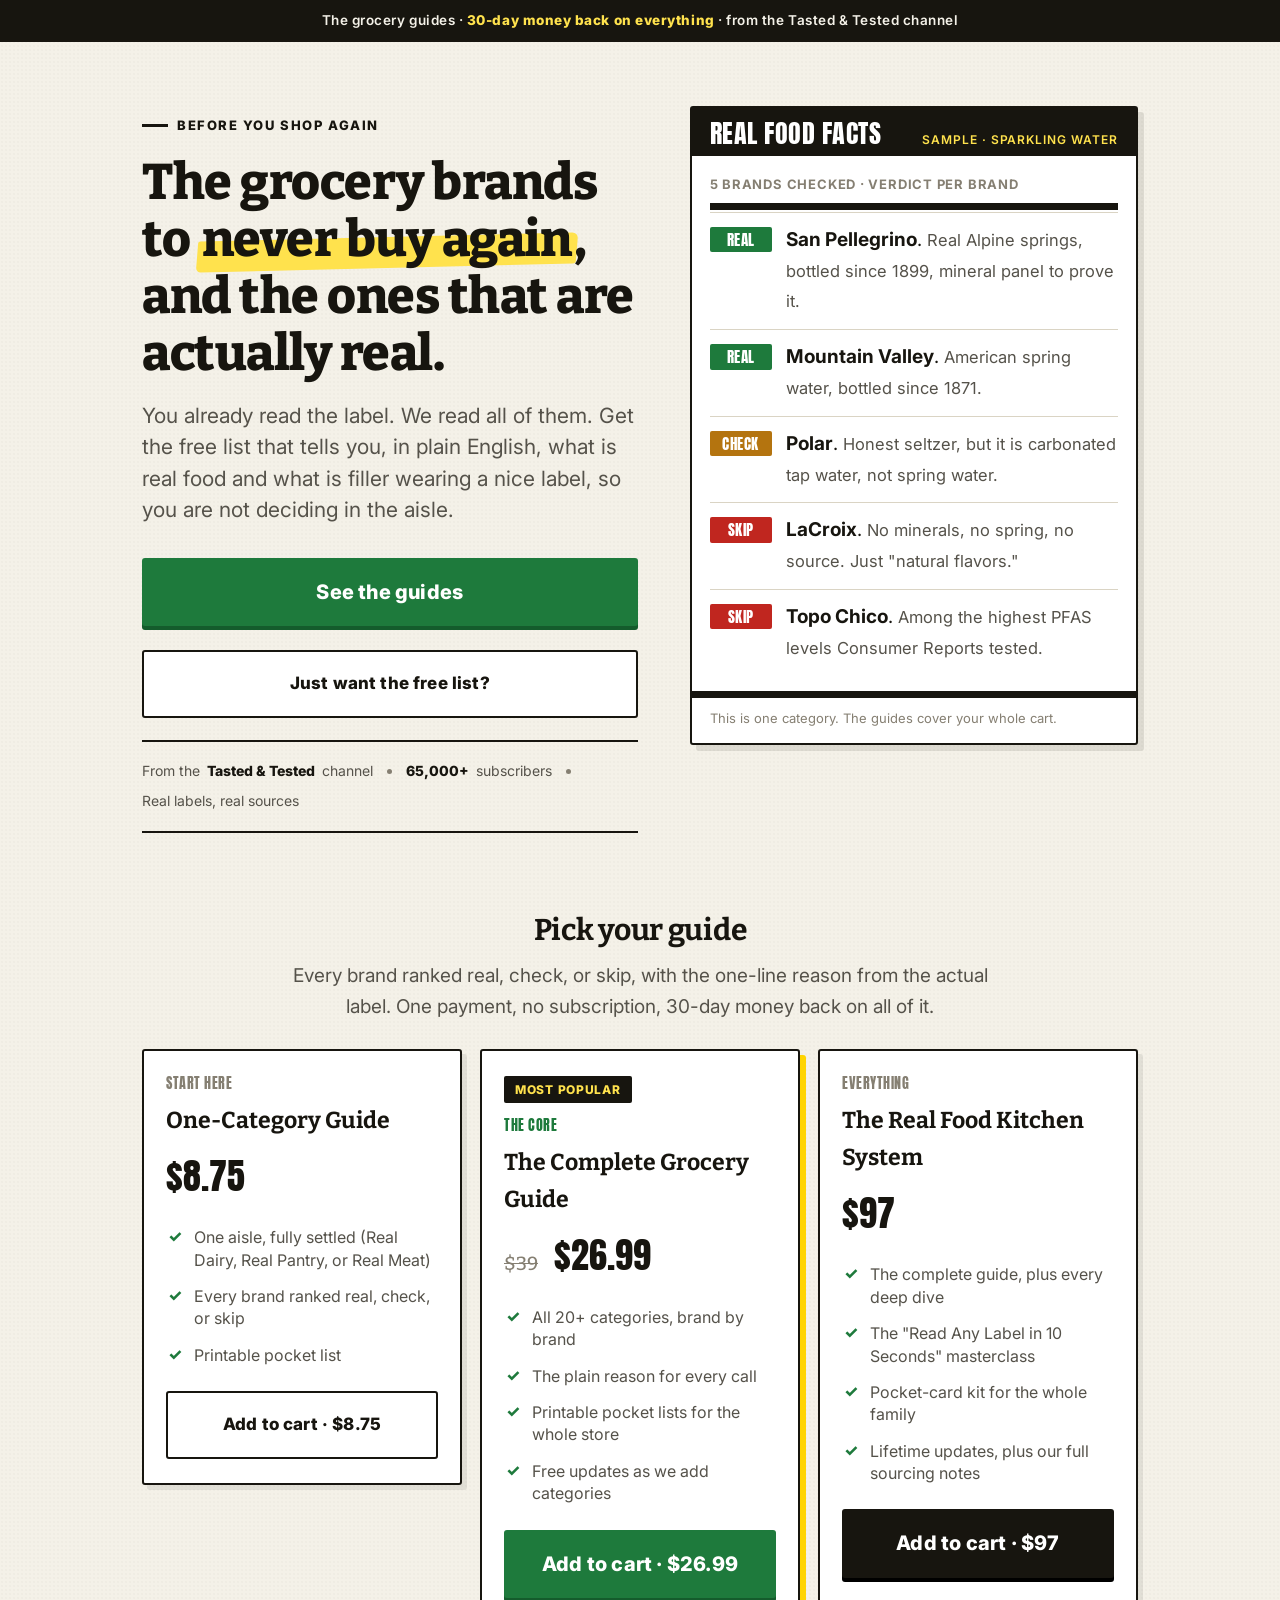
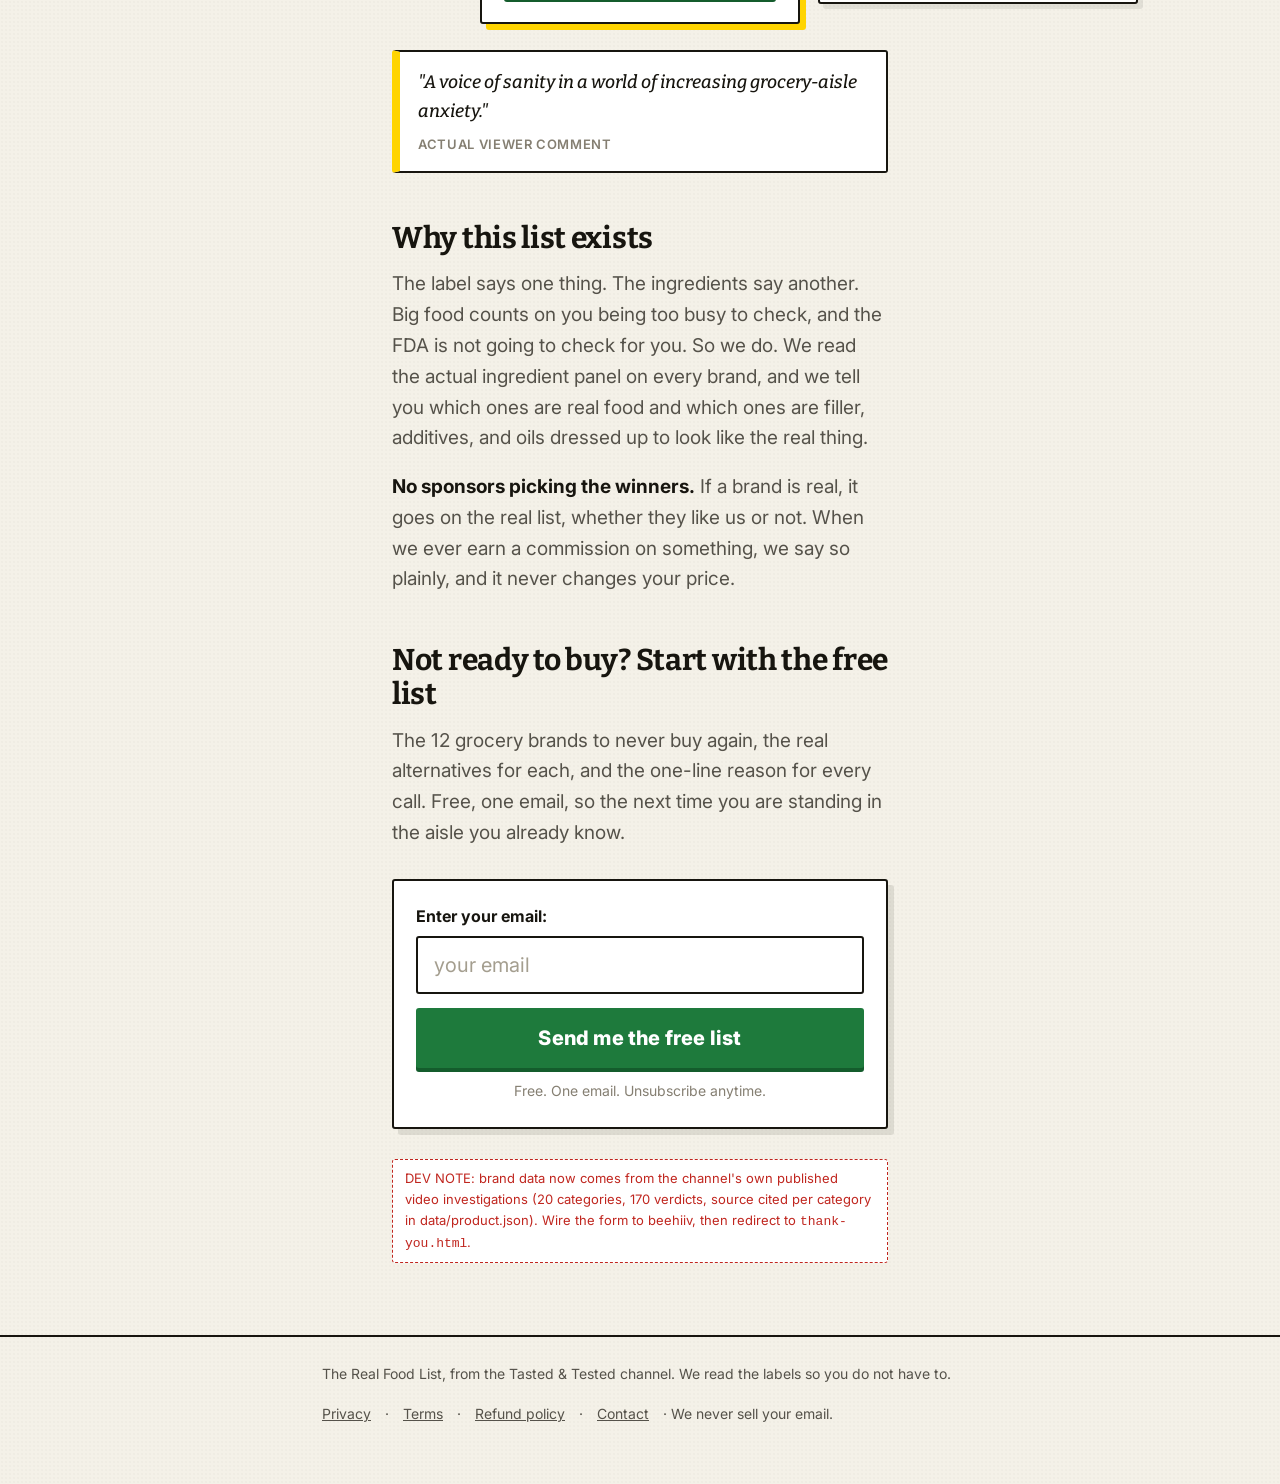
==== commit 440072fe: "real content: 12-brand free list, real hero sample, real viewer quotes, no placeholders, no em dashe" ====
--- a/index.html
+++ b/index.html
@@ -40,26 +40,24 @@
       </div>
     </div>
 
-    <!-- THE VERDICT PANEL: styled like a nutrition-facts label. Mirrors what
-         viewers hand-transcribe in the comments. DATA IS PLACEHOLDER. Every
-         brand line must pass a human label-check before launch. -->
+    <!-- THE VERDICT PANEL: real sample from the sparkling water investigation. -->
     <div class="hero-panel">
       <div class="verdict" aria-label="sample of the list">
-        <div class="masthead">Real Food Facts <span class="sub">SAMPLE · BUTTER</span></div>
+        <div class="masthead">Real Food Facts <span class="sub">SAMPLE · SPARKLING WATER</span></div>
         <div class="panel-body">
           <div class="serving">5 brands checked · verdict per brand</div>
           <div class="vrow"><span class="tag real">REAL</span>
-            <span><span class="name">[Brand A]</span>. <span class="why">Cream and salt, nothing else.</span> <span class="needverify">[verify label]</span></span></div>
+            <span><span class="name">San Pellegrino</span>. <span class="why">Real Alpine springs, bottled since 1899, mineral panel to prove it.</span></span></div>
           <div class="vrow"><span class="tag real">REAL</span>
-            <span><span class="name">[Brand B]</span>. <span class="why">Grass-fed, single ingredient.</span> <span class="needverify">[verify label]</span></span></div>
+            <span><span class="name">Mountain Valley</span>. <span class="why">American spring water, bottled since 1871.</span></span></div>
           <div class="vrow"><span class="tag care">CHECK</span>
-            <span><span class="name">[Brand C]</span>. <span class="why">Real, but it varies by line. Read the tub.</span> <span class="needverify">[verify label]</span></span></div>
+            <span><span class="name">Polar</span>. <span class="why">Honest seltzer, but it is carbonated tap water, not spring water.</span></span></div>
           <div class="vrow"><span class="tag skip">SKIP</span>
-            <span><span class="name">[Brand D]</span>. <span class="why">Added "natural flavor" and oils.</span> <span class="needverify">[verify label]</span></span></div>
+            <span><span class="name">LaCroix</span>. <span class="why">No minerals, no spring, no source. Just "natural flavors."</span></span></div>
           <div class="vrow"><span class="tag skip">SKIP</span>
-            <span><span class="name">[Brand E]</span>. <span class="why">It is a spread, not butter.</span> <span class="needverify">[verify label]</span></span></div>
+            <span><span class="name">Topo Chico</span>. <span class="why">Among the highest PFAS levels Consumer Reports tested.</span></span></div>
         </div>
-        <div class="foot">This is one category. The free list covers your whole cart.</div>
+        <div class="foot">This is one category. The guides cover your whole cart.</div>
       </div>
     </div>
   </div>
@@ -128,7 +126,7 @@
       <p class="subnote">Free. One email. Unsubscribe anytime.</p>
     </form>
 
-    <p class="dev-flag">DEV NOTE: placeholder brand data. Every REAL/SKIP/CHECK line must pass a human label-check before launch (the accuracy layer is the moat). Wire the form to beehiiv, then redirect to <code>thank-you.html</code>.</p>
+    <p class="dev-flag">DEV NOTE: brand data now comes from the channel's own published video investigations (20 categories, 170 verdicts, source cited per category in data/product.json). Wire the form to beehiiv, then redirect to <code>thank-you.html</code>.</p>
   </div>
 </main>
 
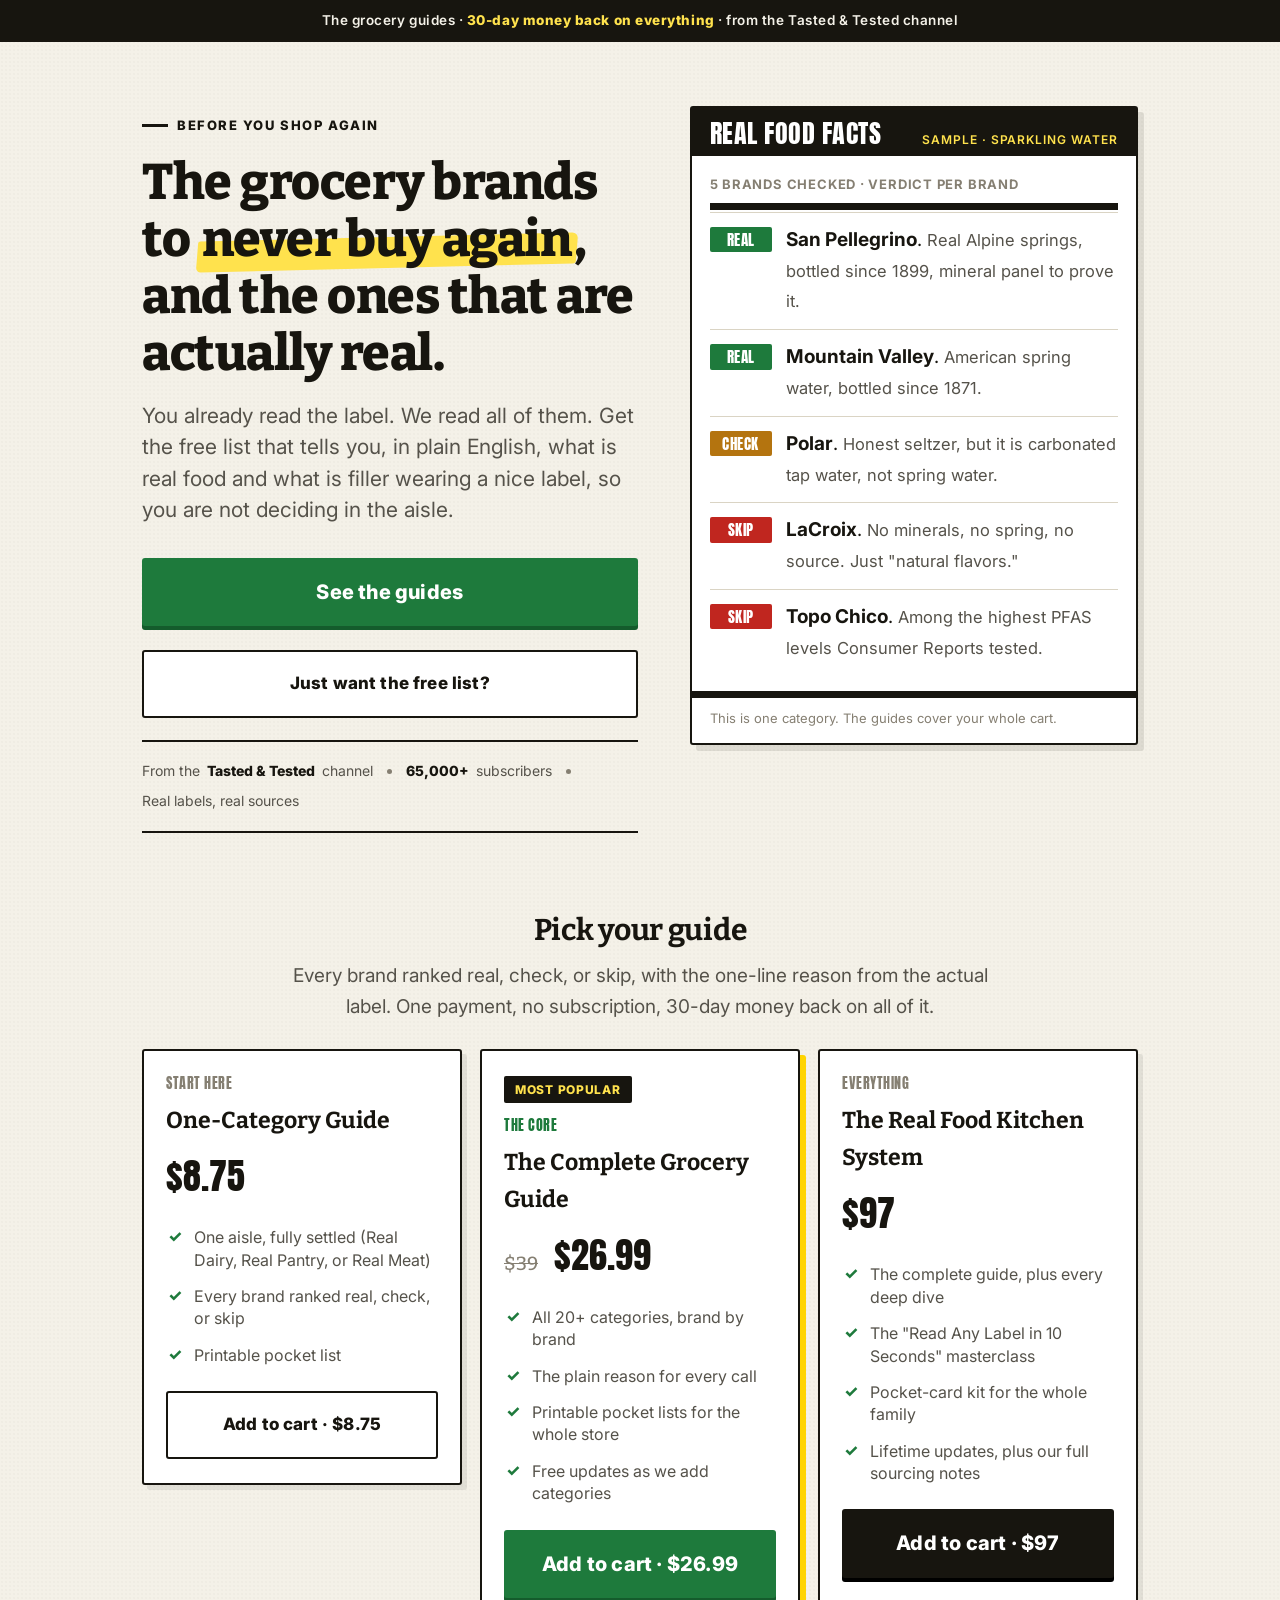
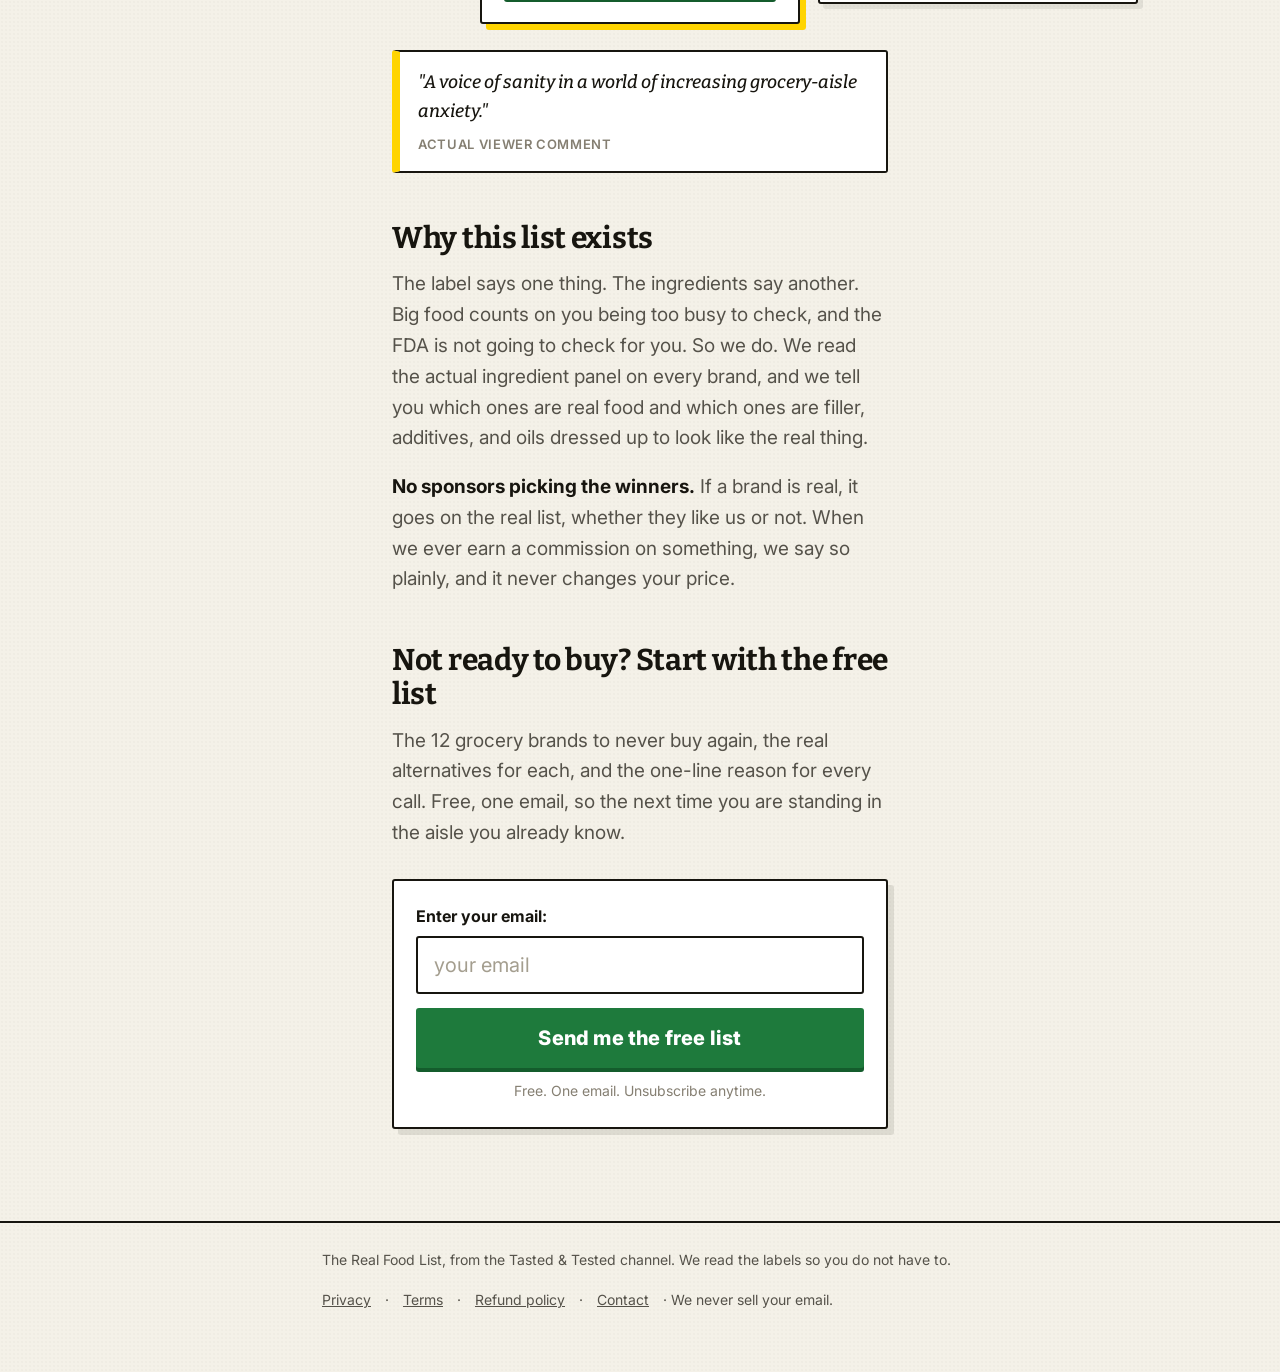
==== commit f63ed0f0: "remove dev notes" ====
--- a/index.html
+++ b/index.html
@@ -125,8 +125,6 @@
       <button class="btn" type="submit">Send me the free list</button>
       <p class="subnote">Free. One email. Unsubscribe anytime.</p>
     </form>
-
-    <p class="dev-flag">DEV NOTE: brand data now comes from the channel's own published video investigations (20 categories, 170 verdicts, source cited per category in data/product.json). Wire the form to beehiiv, then redirect to <code>thank-you.html</code>.</p>
   </div>
 </main>
 
